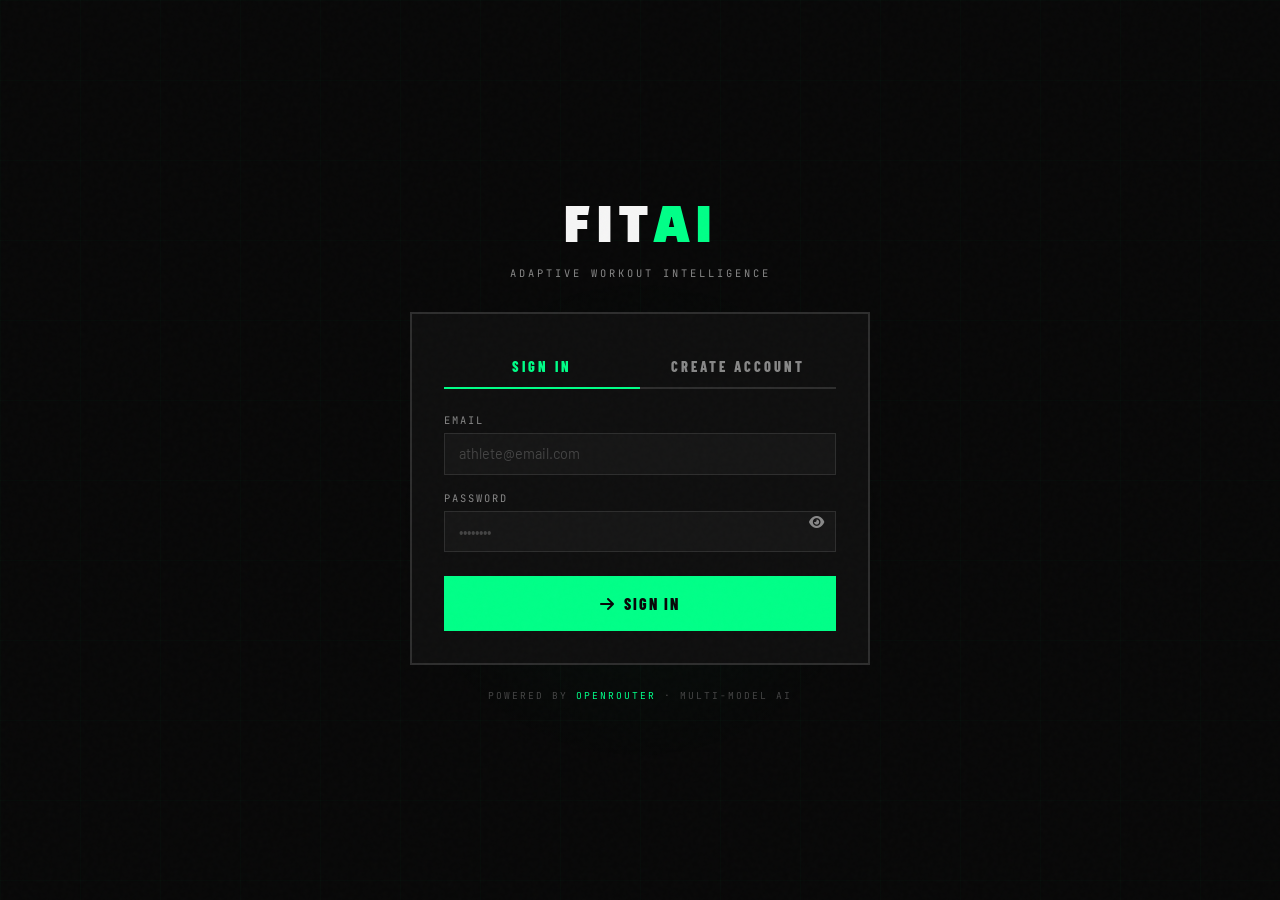
==== templates/login.html @ 0de97977 "feat: Implement initial FitAI application including AI workout planner, user authentication, and cor" ====
<!DOCTYPE html>
<html lang="en">
<head>
  <meta charset="UTF-8"/>
  <meta name="viewport" content="width=device-width,initial-scale=1.0"/>
  <title>LOGIN — FITAI</title>
  <link rel="preconnect" href="https://fonts.googleapis.com"/>
  <link rel="preconnect" href="https://fonts.gstatic.com" crossorigin/>
  <link href="https://fonts.googleapis.com/css2?family=Black+Han+Sans&family=Barlow+Condensed:wght@400;600;700;800;900&family=JetBrains+Mono:wght@400;500;700&family=Barlow:wght@300;400;500;600&display=swap" rel="stylesheet"/>
  <link rel="stylesheet" href="https://cdnjs.cloudflare.com/ajax/libs/font-awesome/6.5.0/css/all.min.css"/>
  <link rel="stylesheet" href="/static/css/main.css"/>
  <style>
    body { display:flex; align-items:center; justify-content:center; min-height:100vh; padding:1rem; }
    body::after {
      content:''; position:fixed; inset:0; pointer-events:none; z-index:0;
      background-image:
        linear-gradient(rgba(0,255,136,0.02) 1px, transparent 1px),
        linear-gradient(90deg, rgba(0,255,136,0.02) 1px, transparent 1px);
      background-size:80px 80px;
    }
    .login-container { position:relative; z-index:1; width:100%; max-width:460px; }
    .login-header { text-align:center; margin-bottom:2rem; }
    .login-logo {
      font-family:'Black Han Sans',sans-serif; font-size:3rem; letter-spacing:6px; margin-bottom:0.5rem;
    }
    .login-logo em { color:var(--green); font-style:normal; }
    .login-sub {
      font-family:'JetBrains Mono',monospace; font-size:0.65rem; letter-spacing:3px;
      text-transform:uppercase; color:var(--gray);
    }
    .login-card {
      background:var(--black2); border:2px solid var(--border2); padding:2rem;
      transition:border-color 0.2s;
    }
    .login-card:hover { border-color:var(--green); }
    .login-tabs { display:flex; border-bottom:2px solid var(--border2); margin-bottom:1.5rem; }
    .login-tab {
      flex:1; padding:0.75rem; text-align:center;
      font-family:'Barlow Condensed',sans-serif; font-size:0.9rem; font-weight:800;
      letter-spacing:3px; text-transform:uppercase;
      background:none; color:var(--gray); border:none; border-bottom:2px solid transparent;
      margin-bottom:-2px; cursor:pointer; transition:all 0.15s;
    }
    .login-tab:hover { color:var(--white); }
    .login-tab.active { color:var(--green); border-bottom-color:var(--green); }
    .login-pane { display:none; }
    .login-pane.active { display:block; }
    .form-error {
      background:rgba(255,59,59,0.08); border:1px solid var(--red); color:var(--red);
      padding:0.6rem 0.85rem; font-family:'JetBrains Mono',monospace; font-size:0.7rem;
      letter-spacing:1px; margin-bottom:1rem; display:none;
    }
    .form-error.show { display:block; }
    .divider {
      display:flex; align-items:center; gap:1rem; margin:1.5rem 0;
      font-family:'JetBrains Mono',monospace; font-size:0.6rem; color:var(--gray2);
      letter-spacing:2px; text-transform:uppercase;
    }
    .divider::before,.divider::after { content:''; flex:1; height:1px; background:var(--border2); }
    .google-btn {
      width:100%; padding:0.8rem; display:flex; align-items:center; justify-content:center; gap:0.75rem;
      background:var(--black3); border:2px solid var(--border2); color:var(--white);
      font-family:'Barlow Condensed',sans-serif; font-size:0.9rem; font-weight:700;
      letter-spacing:2px; text-transform:uppercase; cursor:pointer; transition:all 0.15s;
    }
    .google-btn:hover { border-color:var(--white); transform:translate(-2px,-2px); box-shadow:4px 4px 0 var(--border2); }
    .google-btn svg { width:18px; height:18px; }
    .login-footer {
      text-align:center; margin-top:1.5rem;
      font-family:'JetBrains Mono',monospace; font-size:0.6rem; letter-spacing:2px; color:var(--gray2);
    }
    .login-footer a { color:var(--green); }
    .login-glow {
      position:fixed; top:30%; left:50%; transform:translateX(-50%);
      width:500px; height:500px;
      background:radial-gradient(circle, rgba(0,255,136,0.04) 0%, transparent 70%);
      pointer-events:none; z-index:0;
    }
    .pass-toggle {
      position:absolute; right:0.75rem; top:50%; transform:translateY(-50%);
      background:none; border:none; color:var(--gray); cursor:pointer; font-size:0.85rem;
    }
    .pass-toggle:hover { color:var(--green); }
    #google-btn-wrap { display:flex; justify-content:center; margin-top:0.5rem; }
  </style>
</head>
<body>

<div class="login-glow"></div>

<div class="login-container">
  <div class="login-header">
    <div class="login-logo">FIT<em>AI</em></div>
    <div class="login-sub">adaptive workout intelligence</div>
  </div>

  <div class="login-card">
    <div class="login-tabs">
      <button class="login-tab active" id="tabLogin" onclick="switchTab('login')">Sign In</button>
      <button class="login-tab" id="tabRegister" onclick="switchTab('register')">Create Account</button>
    </div>

    <div class="form-error" id="authError"></div>

    <!-- LOGIN PANE -->
    <div class="login-pane active" id="pane-login">
      <div class="form-row">
        <label class="form-label">Email</label>
        <input type="email" class="form-control" id="login_email" placeholder="athlete@email.com" autocomplete="email"/>
      </div>
      <div class="form-row" style="position:relative;">
        <label class="form-label">Password</label>
        <input type="password" class="form-control" id="login_pass" placeholder="••••••••" autocomplete="current-password"
          onkeydown="if(event.key==='Enter')doLogin()"/>
        <button class="pass-toggle" onclick="togglePass('login_pass',this)" type="button"><i class="fas fa-eye"></i></button>
      </div>
      <button class="btn btn-green btn-full btn-lg" style="margin-top:0.5rem;" onclick="doLogin()" id="loginBtn">
        <i class="fas fa-arrow-right"></i> SIGN IN
      </button>
    </div>

    <!-- REGISTER PANE -->
    <div class="login-pane" id="pane-register">
      <div class="form-row">
        <label class="form-label">Name</label>
        <input type="text" class="form-control" id="reg_name" placeholder="Your name" autocomplete="name"/>
      </div>
      <div class="form-row">
        <label class="form-label">Email</label>
        <input type="email" class="form-control" id="reg_email" placeholder="athlete@email.com" autocomplete="email"/>
      </div>
      <div class="form-row" style="position:relative;">
        <label class="form-label">Password (min 8 chars)</label>
        <input type="password" class="form-control" id="reg_pass" placeholder="••••••••" autocomplete="new-password"
          onkeydown="if(event.key==='Enter')doRegister()"/>
        <button class="pass-toggle" onclick="togglePass('reg_pass',this)" type="button"><i class="fas fa-eye"></i></button>
      </div>
      <button class="btn btn-green btn-full btn-lg" style="margin-top:0.5rem;" onclick="doRegister()" id="regBtn">
        <i class="fas fa-user-plus"></i> CREATE ACCOUNT
      </button>
    </div>

    <!-- Google Sign-In -->
    <div id="googleSection" style="display:none;">
      <div class="divider">or continue with</div>
      <div id="google-btn-wrap"></div>
    </div>
  </div>

  <div class="login-footer">
    POWERED BY <a href="#">OPENROUTER</a> · MULTI-MODEL AI
  </div>
</div>

<script>
// ═══════════════════════════════════════
//  TAB SWITCHING
// ═══════════════════════════════════════
function switchTab(tab) {
  document.getElementById('tabLogin').classList.toggle('active', tab === 'login');
  document.getElementById('tabRegister').classList.toggle('active', tab === 'register');
  document.getElementById('pane-login').classList.toggle('active', tab === 'login');
  document.getElementById('pane-register').classList.toggle('active', tab === 'register');
  hideError();
}

function showError(msg) {
  const el = document.getElementById('authError');
  el.textContent = msg;
  el.classList.add('show');
}
function hideError() { document.getElementById('authError').classList.remove('show'); }

function togglePass(id, btn) {
  const input = document.getElementById(id);
  const icon = btn.querySelector('i');
  if (input.type === 'password') { input.type = 'text'; icon.className = 'fas fa-eye-slash'; }
  else { input.type = 'password'; icon.className = 'fas fa-eye'; }
}

// ═══════════════════════════════════════
//  EMAIL/PASSWORD AUTH
// ═══════════════════════════════════════
async function doLogin() {
  hideError();
  const email = document.getElementById('login_email').value.trim();
  const password = document.getElementById('login_pass').value;
  if (!email || !password) { showError('Please fill in all fields.'); return; }

  const btn = document.getElementById('loginBtn');
  btn.disabled = true;
  btn.innerHTML = '<i class="fas fa-spinner fa-spin"></i> SIGNING IN...';

  try {
    const r = await fetch('/auth/login', {
      method: 'POST',
      headers: { 'Content-Type': 'application/json' },
      body: JSON.stringify({ email, password }),
      credentials: 'same-origin'
    });
    const data = await r.json();
    if (data.success) {
      window.location.href = '/dashboard';
    } else {
      showError(data.error || 'Login failed.');
    }
  } catch(e) {
    showError('Network error: ' + e.message);
  } finally {
    btn.disabled = false;
    btn.innerHTML = '<i class="fas fa-arrow-right"></i> SIGN IN';
  }
}

async function doRegister() {
  hideError();
  const name = document.getElementById('reg_name').value.trim();
  const email = document.getElementById('reg_email').value.trim();
  const password = document.getElementById('reg_pass').value;
  if (!email || !password) { showError('Email and password are required.'); return; }
  if (password.length < 8) { showError('Password must be at least 8 characters.'); return; }

  const btn = document.getElementById('regBtn');
  btn.disabled = true;
  btn.innerHTML = '<i class="fas fa-spinner fa-spin"></i> CREATING...';

  try {
    const r = await fetch('/auth/register', {
      method: 'POST',
      headers: { 'Content-Type': 'application/json' },
      body: JSON.stringify({ name, email, password }),
      credentials: 'same-origin'
    });
    const data = await r.json();
    if (data.success) {
      window.location.href = '/dashboard';
    } else {
      showError(data.error || 'Registration failed.');
    }
  } catch(e) {
    showError('Network error: ' + e.message);
  } finally {
    btn.disabled = false;
    btn.innerHTML = '<i class="fas fa-user-plus"></i> CREATE ACCOUNT';
  }
}

// ═══════════════════════════════════════
//  GOOGLE OAUTH (FedCM / GSI)
// ═══════════════════════════════════════
function initGoogleSignIn() {
  // Check if server has Google configured
  fetch('/auth/google-config')
    .then(r => r.json())
    .then(cfg => {
      if (!cfg.client_id) return; // Not configured

      // Show the Google section
      document.getElementById('googleSection').style.display = 'block';

      // Load the Google GSI script
      const script = document.createElement('script');
      script.src = 'https://accounts.google.com/gsi/client';
      script.onload = function() {
        google.accounts.id.initialize({
          client_id: cfg.client_id,
          callback: handleGoogleCredential,
          auto_select: false,
          cancel_on_tap_outside: true,
        });
        // Render the official Google Sign-In button
        google.accounts.id.renderButton(
          document.getElementById('google-btn-wrap'),
          {
            type: 'standard',
            theme: 'filled_black',
            size: 'large',
            text: 'continue_with',
            shape: 'rectangular',
            width: 380,
          }
        );
      };
      document.head.appendChild(script);
    })
    .catch(() => {}); // silently ignore if endpoint doesn't exist
}

async function handleGoogleCredential(response) {
  hideError();
  try {
    const r = await fetch('/auth/google', {
      method: 'POST',
      headers: { 'Content-Type': 'application/json' },
      body: JSON.stringify({ credential: response.credential }),
      credentials: 'same-origin'
    });
    const data = await r.json();
    if (data.success) {
      window.location.href = '/dashboard';
    } else {
      showError(data.error || 'Google login failed.');
    }
  } catch(e) {
    showError('Network error: ' + e.message);
  }
}

// Init on load
initGoogleSignIn();
</script>
</body>
</html>
---- static/css/main.css ----
/* ╔══════════════════════════════════════════╗
   ║  FITAI — NEO-BRUTALIST SPORT DESIGN     ║
   ║  Electric Green × Near-Black × Raw Type ║
   ╚══════════════════════════════════════════╝ */

@import url('https://fonts.googleapis.com/css2?family=Black+Han+Sans&family=Barlow+Condensed:wght@400;600;700;800;900&family=JetBrains+Mono:wght@400;500;700&family=Barlow:wght@300;400;500;600&display=swap');

:root {
  --black:    #080808;
  --black2:   #0f0f0f;
  --black3:   #161616;
  --black4:   #1e1e1e;
  --green:    #00ff88;
  --green2:   #00cc6a;
  --green-dim: rgba(0,255,136,0.08);
  --red:      #ff3b3b;
  --blue:     #00c3ff;
  --orange:   #ff7043;
  --yellow:   #ffe400;
  --white:    #f5f5f5;
  --gray:     #888;
  --gray2:    #444;
  --border:   #222;
  --border2:  #2e2e2e;
  --thick-border: 2px solid #2e2e2e;
  --accent-border: 2px solid var(--green);
  --font-display: 'Black Han Sans', sans-serif;
  --font-cond: 'Barlow Condensed', sans-serif;
  --font-body: 'Barlow', sans-serif;
  --font-mono: 'JetBrains Mono', monospace;
  --sidebar-w: 220px;
  --topbar-h: 56px;
  --r: 0px;
}

/* ── RESET ── */
*, *::before, *::after { box-sizing: border-box; margin: 0; padding: 0; }
html { scroll-behavior: smooth; }
body {
  font-family: var(--font-body);
  background: var(--black);
  color: var(--white);
  min-height: 100vh;
  overflow-x: hidden;
  cursor: default;
}
a { color: inherit; text-decoration: none; }
button { font-family: inherit; cursor: pointer; border: none; outline: none; }
input, textarea, select { font-family: inherit; outline: none; }

/* ── SCROLLBAR ── */
::-webkit-scrollbar { width: 3px; height: 3px; }
::-webkit-scrollbar-track { background: var(--black2); }
::-webkit-scrollbar-thumb { background: var(--green); }

/* ══════════════════════════════════════
   SIDEBAR
══════════════════════════════════════ */
.sidebar {
  position: fixed;
  left: 0; top: 0; bottom: 0;
  width: var(--sidebar-w);
  background: var(--black2);
  border-right: var(--thick-border);
  display: flex;
  flex-direction: column;
  z-index: 200;
  transition: transform 0.25s cubic-bezier(.4,0,.2,1);
}

.sidebar-logo {
  padding: 1.25rem 1rem;
  border-bottom: var(--thick-border);
  display: flex;
  align-items: center;
  gap: 0.6rem;
}
.logo-icon {
  width: 34px; height: 34px;
  background: var(--green);
  display: flex; align-items: center; justify-content: center;
  font-size: 1.1rem;
  flex-shrink: 0;
}
.logo-wordmark {
  font-family: var(--font-display);
  font-size: 1.6rem;
  letter-spacing: 4px;
  line-height: 1;
}
.logo-wordmark em {
  color: var(--green);
  font-style: normal;
}

.sidebar-nav {
  flex: 1;
  padding: 0.5rem 0;
  overflow-y: auto;
}
.nav-item {
  display: flex;
  align-items: center;
  gap: 0.75rem;
  padding: 0.8rem 1rem;
  font-family: var(--font-cond);
  font-size: 0.95rem;
  font-weight: 700;
  letter-spacing: 1.5px;
  text-transform: uppercase;
  color: var(--gray);
  border-left: 3px solid transparent;
  transition: all 0.15s;
}
.nav-item:hover {
  color: var(--white);
  background: rgba(255,255,255,0.04);
  border-left-color: var(--gray2);
}
.nav-item.active {
  color: var(--green);
  background: var(--green-dim);
  border-left-color: var(--green);
}
.nav-icon { width: 16px; text-align: center; font-size: 0.85rem; }

.sidebar-divider {
  height: 1px;
  background: var(--border);
  margin: 0.5rem 0;
}

.sidebar-footer {
  padding: 1rem;
  border-top: var(--thick-border);
}
.ai-pill {
  display: flex;
  align-items: center;
  gap: 0.5rem;
  padding: 0.5rem 0.75rem;
  background: var(--green-dim);
  border: 1px solid rgba(0,255,136,0.2);
  font-family: var(--font-mono);
  font-size: 0.65rem;
  color: var(--green);
  letter-spacing: 0.5px;
}
.ai-dot {
  width: 6px; height: 6px;
  border-radius: 50%;
  background: var(--green);
  animation: blink 1.4s infinite;
}
@keyframes blink { 0%,100%{opacity:1} 50%{opacity:0.2} }

/* ══════════════════════════════════════
   MAIN LAYOUT
══════════════════════════════════════ */
.main-content {
  margin-left: var(--sidebar-w);
  min-height: 100vh;
  display: flex;
  flex-direction: column;
}

.topbar {
  position: sticky; top: 0; z-index: 100;
  height: var(--topbar-h);
  background: var(--black2);
  border-bottom: var(--thick-border);
  display: flex;
  align-items: center;
  padding: 0 1.25rem;
  gap: 1rem;
}
.topbar-title {
  font-family: var(--font-cond);
  font-size: 1.1rem;
  font-weight: 800;
  letter-spacing: 3px;
  text-transform: uppercase;
  flex: 1;
  color: var(--gray);
}
.topbar-title span { color: var(--white); }
.menu-toggle {
  display: none;
  background: none;
  color: var(--white);
  font-size: 1.1rem;
  padding: 0.3rem;
}
.topbar-right { display: flex; align-items: center; gap: 0.5rem; }

.tbar-btn {
  position: relative;
  width: 36px; height: 36px;
  background: var(--black3);
  border: 1px solid var(--border2);
  color: var(--gray);
  display: flex; align-items: center; justify-content: center;
  font-size: 0.85rem;
  transition: all 0.15s;
}
.tbar-btn:hover { border-color: var(--green); color: var(--green); }
.tbar-pulse {
  position: absolute;
  top: 5px; right: 5px;
  width: 7px; height: 7px;
  border-radius: 50%;
  background: var(--green);
  animation: blink 1.5s infinite;
}

.avatar-btn {
  width: 34px; height: 34px;
  background: var(--green);
  color: var(--black);
  display: flex; align-items: center; justify-content: center;
  font-family: var(--font-cond);
  font-size: 0.85rem;
  font-weight: 900;
  letter-spacing: 1px;
}

.page-content {
  flex: 1;
  padding: 1.5rem;
}

/* ══════════════════════════════════════
   CARDS
══════════════════════════════════════ */
.card {
  background: var(--black2);
  border: var(--thick-border);
  padding: 1.25rem;
}
.card-accent { border-color: var(--green); }
.card-red { border-color: var(--red); }
.card-blue { border-color: var(--blue); }

.card-label {
  font-family: var(--font-mono);
  font-size: 0.65rem;
  letter-spacing: 2px;
  text-transform: uppercase;
  color: var(--green);
  margin-bottom: 0.6rem;
  display: flex;
  align-items: center;
  gap: 0.4rem;
}
.card-label::before {
  content: '//';
  opacity: 0.5;
}

/* ══════════════════════════════════════
   STAT CARDS
══════════════════════════════════════ */
.stat-block {
  background: var(--black2);
  border: var(--thick-border);
  padding: 1.25rem;
  position: relative;
  overflow: hidden;
  transition: border-color 0.15s;
}
.stat-block::after {
  content: '';
  position: absolute;
  bottom: 0; left: 0; right: 0;
  height: 2px;
  background: var(--green);
  transform: scaleX(0);
  transform-origin: left;
  transition: transform 0.3s;
}
.stat-block:hover { border-color: var(--green); }
.stat-block:hover::after { transform: scaleX(1); }
.stat-eyebrow {
  font-family: var(--font-mono);
  font-size: 0.6rem;
  letter-spacing: 2px;
  text-transform: uppercase;
  color: var(--gray);
  margin-bottom: 0.5rem;
}
.stat-num {
  font-family: var(--font-display);
  font-size: 3rem;
  line-height: 1;
  letter-spacing: 1px;
}
.stat-unit {
  font-family: var(--font-cond);
  font-size: 1rem;
  color: var(--gray);
  font-weight: 600;
  letter-spacing: 1px;
}
.stat-delta {
  font-family: var(--font-mono);
  font-size: 0.7rem;
  margin-top: 0.4rem;
}
.delta-up { color: var(--green); }
.delta-down { color: var(--red); }
.stat-bg-icon {
  position: absolute;
  right: 0.75rem; top: 0.75rem;
  font-size: 2.5rem;
  opacity: 0.05;
}

/* ══════════════════════════════════════
   BUTTONS
══════════════════════════════════════ */
.btn {
  display: inline-flex;
  align-items: center;
  justify-content: center;
  gap: 0.5rem;
  padding: 0.7rem 1.5rem;
  font-family: var(--font-cond);
  font-size: 0.9rem;
  font-weight: 800;
  letter-spacing: 2px;
  text-transform: uppercase;
  cursor: pointer;
  transition: all 0.15s;
  border: 2px solid transparent;
}
.btn-green {
  background: var(--green);
  color: var(--black);
  border-color: var(--green);
}
.btn-green:hover {
  background: transparent;
  color: var(--green);
  transform: translate(-2px,-2px);
  box-shadow: 4px 4px 0 var(--green);
}
.btn-outline {
  background: transparent;
  color: var(--white);
  border-color: var(--border2);
}
.btn-outline:hover {
  border-color: var(--white);
  transform: translate(-2px,-2px);
  box-shadow: 4px 4px 0 var(--border2);
}
.btn-red {
  background: transparent;
  color: var(--red);
  border-color: var(--red);
}
.btn-red:hover {
  background: var(--red);
  color: var(--black);
}
.btn-ghost {
  background: transparent;
  color: var(--gray);
  border-color: transparent;
  padding: 0.5rem 0.75rem;
  font-size: 0.78rem;
}
.btn-ghost:hover { color: var(--green); }
.btn-sm { padding: 0.4rem 0.9rem; font-size: 0.75rem; }
.btn-lg { padding: 1rem 2.5rem; font-size: 1rem; }
.btn-full { width: 100%; }
.btn-icon-sq {
  width: 36px; height: 36px;
  padding: 0;
  background: var(--black3);
  border: 1px solid var(--border2);
  color: var(--gray);
  display: flex; align-items: center; justify-content: center;
  font-size: 0.85rem;
}
.btn-icon-sq:hover { border-color: var(--green); color: var(--green); }

/* ══════════════════════════════════════
   FORMS
══════════════════════════════════════ */
.form-row { margin-bottom: 1rem; }
.form-label {
  display: block;
  font-family: var(--font-mono);
  font-size: 0.65rem;
  letter-spacing: 2px;
  text-transform: uppercase;
  color: var(--gray);
  margin-bottom: 0.4rem;
}
.form-control {
  width: 100%;
  background: var(--black3);
  border: 1px solid var(--border2);
  padding: 0.7rem 0.85rem;
  color: var(--white);
  font-family: var(--font-body);
  font-size: 0.9rem;
  transition: border-color 0.15s;
  border-radius: 0;
  -webkit-appearance: none;
}
.form-control:focus { border-color: var(--green); }
.form-control::placeholder { color: var(--gray2); }
select.form-control { cursor: pointer; }
select.form-control option { background: var(--black3); }

/* Range slider */
input[type=range] {
  -webkit-appearance: none;
  width: 100%;
  height: 3px;
  background: var(--border2);
  cursor: pointer;
}
input[type=range]::-webkit-slider-thumb {
  -webkit-appearance: none;
  width: 14px; height: 14px;
  background: var(--green);
  cursor: pointer;
}

/* ══════════════════════════════════════
   GRID
══════════════════════════════════════ */
.g2 { display: grid; grid-template-columns: 1fr 1fr; gap: 1rem; }
.g3 { display: grid; grid-template-columns: repeat(3,1fr); gap: 1rem; }
.g4 { display: grid; grid-template-columns: repeat(4,1fr); gap: 1rem; }
.gauto { display: grid; grid-template-columns: repeat(auto-fit,minmax(260px,1fr)); gap: 1rem; }

/* ══════════════════════════════════════
   SECTION HEADER
══════════════════════════════════════ */
.sec-head {
  display: flex;
  align-items: center;
  justify-content: space-between;
  margin-bottom: 1rem;
  padding-bottom: 0.75rem;
  border-bottom: 1px solid var(--border);
}
.sec-title {
  font-family: var(--font-cond);
  font-size: 1rem;
  font-weight: 900;
  letter-spacing: 3px;
  text-transform: uppercase;
}
.sec-title em {
  color: var(--green);
  font-style: normal;
}

/* ══════════════════════════════════════
   PROGRESS BARS
══════════════════════════════════════ */
.pb-row { margin-bottom: 0.75rem; }
.pb-head {
  display: flex;
  justify-content: space-between;
  font-family: var(--font-mono);
  font-size: 0.65rem;
  color: var(--gray);
  margin-bottom: 0.3rem;
  letter-spacing: 1px;
}
.pb-track {
  height: 4px;
  background: var(--black3);
  border: 1px solid var(--border);
  position: relative;
  overflow: hidden;
}
.pb-fill {
  height: 100%;
  background: var(--green);
  transition: width 1s cubic-bezier(.22,.61,.36,1);
  position: relative;
}
.pb-fill::after {
  content: '';
  position: absolute;
  right: 0; top: 0; bottom: 0;
  width: 8px;
  background: white;
  opacity: 0.6;
  filter: blur(2px);
}
.pb-fill.red { background: var(--red); }
.pb-fill.blue { background: var(--blue); }
.pb-fill.orange { background: var(--orange); }
.pb-fill.yellow { background: var(--yellow); }

/* ══════════════════════════════════════
   EXERCISE ROWS
══════════════════════════════════════ */
.ex-row {
  display: flex;
  align-items: center;
  gap: 0.75rem;
  padding: 0.75rem;
  border: 1px solid var(--border);
  background: var(--black3);
  margin-bottom: 2px;
  transition: border-color 0.15s, background 0.15s;
  cursor: default;
}
.ex-row:hover {
  border-color: var(--green);
  background: var(--green-dim);
}
.ex-idx {
  font-family: var(--font-mono);
  font-size: 0.65rem;
  color: var(--green);
  width: 24px;
  flex-shrink: 0;
  font-weight: 700;
}
.ex-name {
  flex: 1;
  font-family: var(--font-cond);
  font-size: 0.95rem;
  font-weight: 700;
  letter-spacing: 0.5px;
}
.ex-muscle {
  font-family: var(--font-mono);
  font-size: 0.6rem;
  color: var(--gray);
  letter-spacing: 0.5px;
}
.ex-scheme {
  font-family: var(--font-mono);
  font-size: 0.75rem;
  color: var(--green);
  font-weight: 700;
  text-align: right;
  flex-shrink: 0;
}

/* ══════════════════════════════════════
   TAGS / BADGES
══════════════════════════════════════ */
.badge {
  font-family: var(--font-mono);
  font-size: 0.6rem;
  letter-spacing: 1.5px;
  text-transform: uppercase;
  padding: 0.2rem 0.5rem;
  display: inline-block;
  border: 1px solid currentColor;
}
.badge-green { color: var(--green); background: rgba(0,255,136,0.08); }
.badge-red { color: var(--red); background: rgba(255,59,59,0.08); }
.badge-blue { color: var(--blue); background: rgba(0,195,255,0.08); }
.badge-orange { color: var(--orange); background: rgba(255,112,67,0.08); }
.badge-yellow { color: var(--yellow); background: rgba(255,228,0,0.08); }
.badge-gray { color: var(--gray); background: rgba(136,136,136,0.08); }

/* ══════════════════════════════════════
   TABS
══════════════════════════════════════ */
.tab-bar {
  display: flex;
  border-bottom: 2px solid var(--border2);
  margin-bottom: 1.25rem;
  gap: 0;
  overflow-x: auto;
}
.tab-btn {
  font-family: var(--font-cond);
  font-size: 0.85rem;
  font-weight: 800;
  letter-spacing: 2px;
  text-transform: uppercase;
  padding: 0.7rem 1.25rem;
  background: none;
  color: var(--gray);
  border: none;
  border-bottom: 2px solid transparent;
  margin-bottom: -2px;
  cursor: pointer;
  white-space: nowrap;
  transition: all 0.15s;
}
.tab-btn:hover { color: var(--white); }
.tab-btn.active { color: var(--green); border-bottom-color: var(--green); }
.tab-pane { display: none; }
.tab-pane.active { display: block; }

/* ══════════════════════════════════════
   SPINNER / LOADING
══════════════════════════════════════ */
.spinner {
  display: inline-block;
  width: 20px; height: 20px;
  border: 2px solid var(--border2);
  border-top-color: var(--green);
  border-radius: 50%;
  animation: spin 0.6s linear infinite;
}
@keyframes spin { to { transform: rotate(360deg); } }
.loading-screen {
  display: flex;
  flex-direction: column;
  align-items: center;
  justify-content: center;
  gap: 1.25rem;
  padding: 5rem 2rem;
}
.loading-screen .spinner { width: 48px; height: 48px; border-width: 3px; }
.loading-label {
  font-family: var(--font-mono);
  font-size: 0.75rem;
  letter-spacing: 3px;
  color: var(--green);
  text-transform: uppercase;
  animation: blink 1s infinite;
}

/* ══════════════════════════════════════
   ALERTS
══════════════════════════════════════ */
.alert {
  display: flex;
  align-items: flex-start;
  gap: 0.75rem;
  padding: 0.85rem 1rem;
  font-size: 0.875rem;
  border-left: 3px solid currentColor;
  margin-bottom: 0.75rem;
  line-height: 1.5;
}
.alert-green { color: var(--green); background: rgba(0,255,136,0.06); border-color: var(--green); }
.alert-red { color: var(--red); background: rgba(255,59,59,0.06); border-color: var(--red); }
.alert-blue { color: var(--blue); background: rgba(0,195,255,0.06); border-color: var(--blue); }
.alert-yellow { color: var(--yellow); background: rgba(255,228,0,0.06); border-color: var(--yellow); }

/* ══════════════════════════════════════
   CHAT PANEL
══════════════════════════════════════ */
.chat-backdrop {
  position: fixed; inset: 0;
  background: rgba(0,0,0,0.7);
  z-index: 300;
  display: none;
  backdrop-filter: blur(4px);
}
.chat-backdrop.on { display: block; }
.chat-panel {
  position: fixed;
  right: -440px;
  top: 0; bottom: 0;
  width: 420px;
  background: var(--black2);
  border-left: 2px solid var(--border2);
  z-index: 400;
  display: flex;
  flex-direction: column;
  transition: right 0.3s cubic-bezier(.4,0,.2,1);
}
.chat-panel.on { right: 0; border-left-color: var(--green); }
.chat-hdr {
  display: flex;
  align-items: center;
  justify-content: space-between;
  padding: 1rem 1.25rem;
  border-bottom: 1px solid var(--border2);
}
.chat-hdr-left { display: flex; align-items: center; gap: 0.75rem; }
.chat-avatar {
  width: 34px; height: 34px;
  background: var(--green);
  color: var(--black);
  display: flex; align-items: center; justify-content: center;
  font-size: 1rem;
}
.chat-name {
  font-family: var(--font-cond);
  font-size: 1rem;
  font-weight: 800;
  letter-spacing: 1px;
  text-transform: uppercase;
}
.chat-sub {
  font-family: var(--font-mono);
  font-size: 0.6rem;
  color: var(--green);
  letter-spacing: 1px;
}
.chat-msgs {
  flex: 1;
  overflow-y: auto;
  padding: 1rem;
  display: flex;
  flex-direction: column;
  gap: 0.75rem;
}
.msg { display: flex; }
.msg-bubble {
  max-width: 82%;
  padding: 0.65rem 0.9rem;
  font-size: 0.875rem;
  line-height: 1.55;
}
.msg-ai .msg-bubble {
  background: var(--black3);
  border: 1px solid var(--border2);
  color: var(--white);
  border-radius: 0 6px 6px 6px;
}
.msg-user { justify-content: flex-end; }
.msg-user .msg-bubble {
  background: var(--green);
  color: var(--black);
  font-weight: 600;
  border-radius: 6px 0 6px 6px;
}
.msg-typing .msg-bubble {
  background: var(--black3);
  border: 1px solid var(--border2);
  color: var(--gray);
  font-family: var(--font-mono);
  font-size: 0.7rem;
  letter-spacing: 2px;
  animation: blink 0.8s infinite;
}
.chat-input-wrap {
  display: flex;
  gap: 0;
  border-top: 1px solid var(--border2);
}
.chat-input {
  flex: 1;
  background: var(--black3);
  border: none;
  padding: 0.85rem 1rem;
  color: var(--white);
  font-size: 0.875rem;
  border-right: 1px solid var(--border2);
}
.chat-input:focus { outline: none; }
.chat-send-btn {
  width: 50px;
  background: var(--green);
  color: var(--black);
  border: none;
  display: flex; align-items: center; justify-content: center;
  font-size: 0.9rem;
  cursor: pointer;
  transition: background 0.15s;
}
.chat-send-btn:hover { background: var(--white); }

/* ══════════════════════════════════════
   WORKOUT TIMER MODAL
══════════════════════════════════════ */
.modal-backdrop {
  position: fixed; inset: 0;
  background: rgba(0,0,0,0.92);
  z-index: 500;
  display: none;
  align-items: center;
  justify-content: center;
}
.modal-backdrop.on { display: flex; }
.timer-modal {
  background: var(--black2);
  border: 2px solid var(--green);
  padding: 2.5rem;
  text-align: center;
  min-width: 320px;
  position: relative;
}
.timer-label {
  font-family: var(--font-mono);
  font-size: 0.65rem;
  letter-spacing: 4px;
  color: var(--green);
  text-transform: uppercase;
  margin-bottom: 1rem;
}
.timer-clock {
  font-family: var(--font-display);
  font-size: 6rem;
  line-height: 1;
  letter-spacing: 4px;
  color: var(--green);
  text-shadow: 0 0 40px rgba(0,255,136,0.4);
  margin-bottom: 0.5rem;
}
.timer-exercise {
  font-family: var(--font-cond);
  font-size: 1.1rem;
  font-weight: 700;
  letter-spacing: 2px;
  text-transform: uppercase;
  color: var(--gray);
  margin-bottom: 1.5rem;
}
.timer-btns { display: flex; gap: 0.5rem; justify-content: center; }

/* ══════════════════════════════════════
   WEEK CALENDAR STRIP
══════════════════════════════════════ */
.week-strip {
  display: grid;
  grid-template-columns: repeat(7, 1fr);
  gap: 2px;
  margin-bottom: 1rem;
}
.week-day {
  display: flex;
  flex-direction: column;
  align-items: center;
  padding: 0.6rem 0.25rem;
  background: var(--black3);
  border: 1px solid var(--border);
  font-family: var(--font-mono);
  font-size: 0.6rem;
  letter-spacing: 1px;
  text-transform: uppercase;
  color: var(--gray2);
  cursor: pointer;
  transition: all 0.15s;
}
.week-day .day-num {
  font-family: var(--font-cond);
  font-size: 1.1rem;
  font-weight: 800;
  color: var(--gray);
  margin: 0.2rem 0;
}
.week-day.done {
  background: var(--green-dim);
  border-color: var(--green);
  color: var(--green);
}
.week-day.done .day-num { color: var(--green); }
.week-day.today {
  background: rgba(0,195,255,0.06);
  border-color: var(--blue);
  color: var(--blue);
}
.week-day.today .day-num { color: var(--blue); }
.week-day:hover { border-color: var(--white); }

/* ══════════════════════════════════════
   DAY ACCORDION
══════════════════════════════════════ */
.day-acc {
  border: 1px solid var(--border2);
  margin-bottom: 2px;
  transition: border-color 0.15s;
}
.day-acc:hover { border-color: var(--green); }
.day-acc-hdr {
  display: flex;
  align-items: center;
  justify-content: space-between;
  padding: 0.85rem 1rem;
  cursor: pointer;
  background: var(--black3);
  user-select: none;
}
.day-acc-title {
  font-family: var(--font-cond);
  font-size: 0.95rem;
  font-weight: 800;
  letter-spacing: 2px;
  text-transform: uppercase;
}
.day-acc-title .day-name { color: var(--green); margin-right: 0.5rem; }
.day-acc-meta { display: flex; align-items: center; gap: 0.5rem; }
.day-acc-body {
  padding: 1rem;
  border-top: 1px solid var(--border);
  display: none;
}
.day-acc-body.open { display: block; }
.day-section-label {
  font-family: var(--font-mono);
  font-size: 0.6rem;
  letter-spacing: 2px;
  text-transform: uppercase;
  color: var(--gray);
  margin: 0.75rem 0 0.4rem;
}

/* ══════════════════════════════════════
   RING / CIRCLE METER
══════════════════════════════════════ */
.ring-wrap {
  position: relative;
  width: 100px; height: 100px;
}
.ring-wrap svg { transform: rotate(-90deg); }
.ring-track { fill: none; stroke: var(--black3); stroke-width: 8; }
.ring-arc { fill: none; stroke-width: 8; stroke-linecap: butt; transition: stroke-dashoffset 1.2s cubic-bezier(.22,.61,.36,1); }
.ring-center {
  position: absolute; inset: 0;
  display: flex; flex-direction: column;
  align-items: center; justify-content: center;
}
.ring-val {
  font-family: var(--font-display);
  font-size: 1.4rem;
  line-height: 1;
}
.ring-lbl {
  font-family: var(--font-mono);
  font-size: 0.5rem;
  letter-spacing: 1.5px;
  text-transform: uppercase;
  color: var(--gray);
}

/* ══════════════════════════════════════
   DIVIDER
══════════════════════════════════════ */
.div-h { height: 1px; background: var(--border); margin: 1rem 0; }
.div-v { width: 1px; background: var(--border); align-self: stretch; }

/* ══════════════════════════════════════
   SCROLLING TICKER
══════════════════════════════════════ */
.ticker {
  overflow: hidden;
  border-top: 1px solid var(--border);
  border-bottom: 1px solid var(--border);
  padding: 0.4rem 0;
  background: var(--black2);
}
.ticker-inner {
  display: flex;
  gap: 3rem;
  animation: ticker 30s linear infinite;
  white-space: nowrap;
}
.ticker-item {
  font-family: var(--font-mono);
  font-size: 0.65rem;
  letter-spacing: 2px;
  text-transform: uppercase;
  color: var(--gray);
  flex-shrink: 0;
}
.ticker-item span { color: var(--green); }
@keyframes ticker { from { transform: translateX(0); } to { transform: translateX(-50%); } }

/* ══════════════════════════════════════
   NOISE OVERLAY
══════════════════════════════════════ */
body::before {
  content: '';
  position: fixed; inset: 0;
  background-image: url("data:image/svg+xml,%3Csvg viewBox='0 0 200 200' xmlns='http://www.w3.org/2000/svg'%3E%3Cfilter id='n'%3E%3CfeTurbulence type='fractalNoise' baseFrequency='0.9' numOctaves='4' stitchTiles='stitch'/%3E%3C/filter%3E%3Crect width='100%25' height='100%25' filter='url(%23n)' opacity='1'/%3E%3C/svg%3E");
  opacity: 0.018;
  pointer-events: none;
  z-index: 9999;
}

/* ══════════════════════════════════════
   ANIMATIONS
══════════════════════════════════════ */
@keyframes slideUp {
  from { opacity: 0; transform: translateY(20px); }
  to   { opacity: 1; transform: translateY(0); }
}
.anim { animation: slideUp 0.4s ease both; }
.d1 { animation-delay: 0.05s; }
.d2 { animation-delay: 0.1s; }
.d3 { animation-delay: 0.15s; }
.d4 { animation-delay: 0.2s; }
.d5 { animation-delay: 0.25s; }

/* ══════════════════════════════════════
   UTILITY
══════════════════════════════════════ */
.flex { display: flex; }
.flex-col { flex-direction: column; }
.items-center { align-items: center; }
.items-start { align-items: flex-start; }
.justify-between { justify-content: space-between; }
.justify-center { justify-content: center; }
.gap-1 { gap: 0.4rem; }
.gap-2 { gap: 0.75rem; }
.gap-3 { gap: 1.25rem; }
.flex-1 { flex: 1; }
.w-full { width: 100%; }
.text-green { color: var(--green); }
.text-gray { color: var(--gray); }
.text-red { color: var(--red); }
.text-blue { color: var(--blue); }
.text-mono { font-family: var(--font-mono); font-size: 0.75rem; }
.text-cond { font-family: var(--font-cond); letter-spacing: 1px; }
.hidden { display: none !important; }
.mb1 { margin-bottom: 0.5rem; }
.mb2 { margin-bottom: 1rem; }
.mb3 { margin-bottom: 1.5rem; }
.mt1 { margin-top: 0.5rem; }
.mt2 { margin-top: 1rem; }
.mt3 { margin-top: 1.5rem; }
.p1 { padding: 0.5rem; }

/* ══════════════════════════════════════
   RESPONSIVE
══════════════════════════════════════ */
@media (max-width: 1024px) {
  .g4 { grid-template-columns: 1fr 1fr; }
}
@media (max-width: 860px) {
  .sidebar { transform: translateX(-100%); }
  .sidebar.open { transform: translateX(0); }
  .main-content { margin-left: 0; }
  .menu-toggle { display: flex; }
  .g3 { grid-template-columns: 1fr 1fr; }
}
@media (max-width: 600px) {
  .g2, .g3, .g4 { grid-template-columns: 1fr; }
  .chat-panel { width: 100%; }
  .page-content { padding: 1rem; }
}
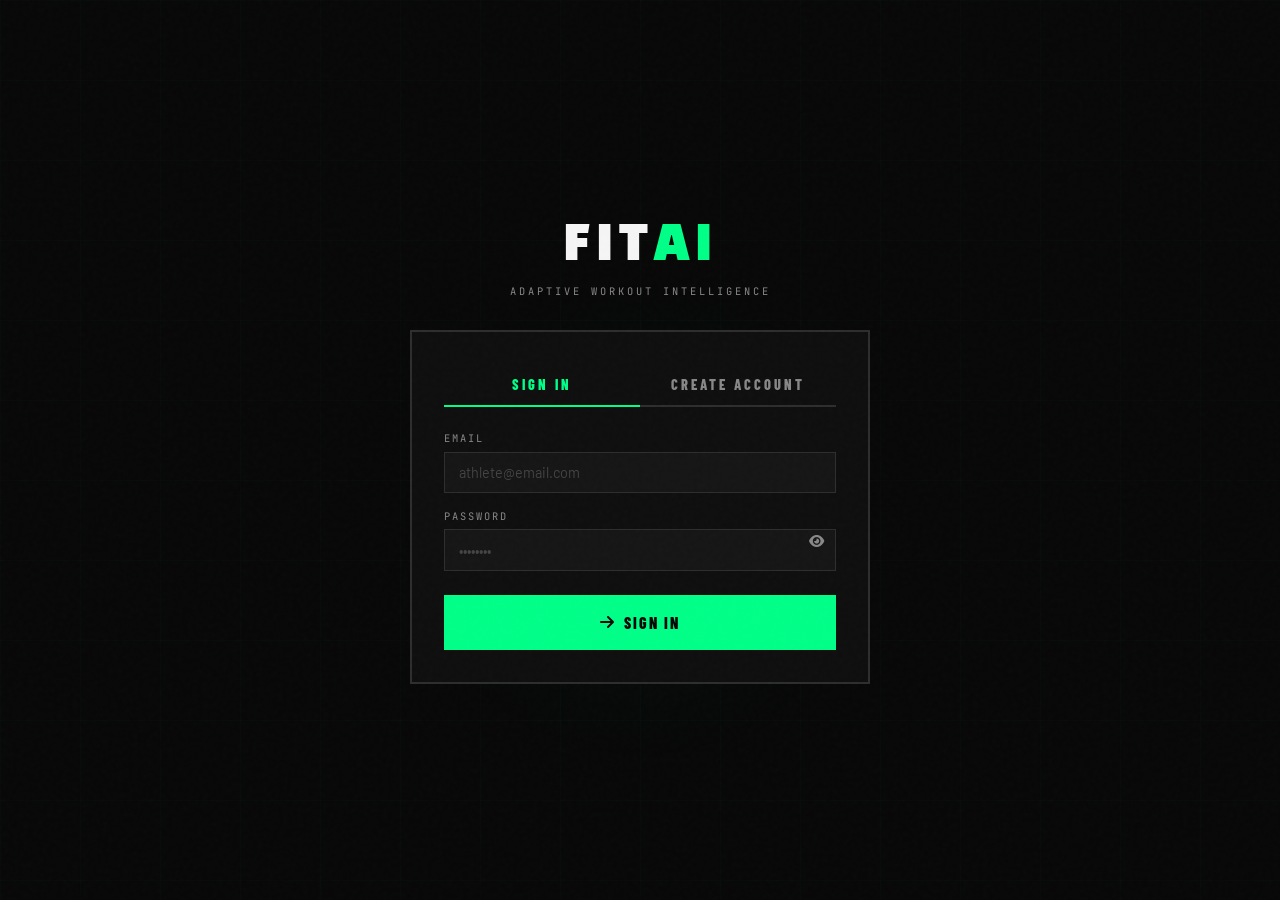
==== commit 52c34fc6: "feat: add login and registration page template with tabbed authentication forms" ====
--- a/templates/login.html
+++ b/templates/login.html
@@ -1,313 +1,466 @@
 <!DOCTYPE html>
 <html lang="en">
+
 <head>
-  <meta charset="UTF-8"/>
-  <meta name="viewport" content="width=device-width,initial-scale=1.0"/>
+  <meta charset="UTF-8" />
+  <meta name="viewport" content="width=device-width,initial-scale=1.0" />
   <title>LOGIN — FITAI</title>
-  <link rel="preconnect" href="https://fonts.googleapis.com"/>
-  <link rel="preconnect" href="https://fonts.gstatic.com" crossorigin/>
-  <link href="https://fonts.googleapis.com/css2?family=Black+Han+Sans&family=Barlow+Condensed:wght@400;600;700;800;900&family=JetBrains+Mono:wght@400;500;700&family=Barlow:wght@300;400;500;600&display=swap" rel="stylesheet"/>
-  <link rel="stylesheet" href="https://cdnjs.cloudflare.com/ajax/libs/font-awesome/6.5.0/css/all.min.css"/>
-  <link rel="stylesheet" href="/static/css/main.css"/>
+  <link rel="preconnect" href="https://fonts.googleapis.com" />
+  <link rel="preconnect" href="https://fonts.gstatic.com" crossorigin />
+  <link
+    href="https://fonts.googleapis.com/css2?family=Black+Han+Sans&family=Barlow+Condensed:wght@400;600;700;800;900&family=JetBrains+Mono:wght@400;500;700&family=Barlow:wght@300;400;500;600&display=swap"
+    rel="stylesheet" />
+  <link rel="stylesheet" href="https://cdnjs.cloudflare.com/ajax/libs/font-awesome/6.5.0/css/all.min.css" />
+  <link rel="stylesheet" href="/static/css/main.css" />
   <style>
-    body { display:flex; align-items:center; justify-content:center; min-height:100vh; padding:1rem; }
+    body {
+      display: flex;
+      align-items: center;
+      justify-content: center;
+      min-height: 100vh;
+      padding: 1rem;
+    }
+
     body::after {
-      content:''; position:fixed; inset:0; pointer-events:none; z-index:0;
+      content: '';
+      position: fixed;
+      inset: 0;
+      pointer-events: none;
+      z-index: 0;
       background-image:
-        linear-gradient(rgba(0,255,136,0.02) 1px, transparent 1px),
-        linear-gradient(90deg, rgba(0,255,136,0.02) 1px, transparent 1px);
-      background-size:80px 80px;
-    }
-    .login-container { position:relative; z-index:1; width:100%; max-width:460px; }
-    .login-header { text-align:center; margin-bottom:2rem; }
+        linear-gradient(rgba(0, 255, 136, 0.02) 1px, transparent 1px),
+        linear-gradient(90deg, rgba(0, 255, 136, 0.02) 1px, transparent 1px);
+      background-size: 80px 80px;
+    }
+
+    .login-container {
+      position: relative;
+      z-index: 1;
+      width: 100%;
+      max-width: 460px;
+    }
+
+    .login-header {
+      text-align: center;
+      margin-bottom: 2rem;
+    }
+
     .login-logo {
-      font-family:'Black Han Sans',sans-serif; font-size:3rem; letter-spacing:6px; margin-bottom:0.5rem;
-    }
-    .login-logo em { color:var(--green); font-style:normal; }
+      font-family: 'Black Han Sans', sans-serif;
+      font-size: 3rem;
+      letter-spacing: 6px;
+      margin-bottom: 0.5rem;
+    }
+
+    .login-logo em {
+      color: var(--green);
+      font-style: normal;
+    }
+
     .login-sub {
-      font-family:'JetBrains Mono',monospace; font-size:0.65rem; letter-spacing:3px;
-      text-transform:uppercase; color:var(--gray);
-    }
+      font-family: 'JetBrains Mono', monospace;
+      font-size: 0.65rem;
+      letter-spacing: 3px;
+      text-transform: uppercase;
+      color: var(--gray);
+    }
+
     .login-card {
-      background:var(--black2); border:2px solid var(--border2); padding:2rem;
-      transition:border-color 0.2s;
-    }
-    .login-card:hover { border-color:var(--green); }
-    .login-tabs { display:flex; border-bottom:2px solid var(--border2); margin-bottom:1.5rem; }
+      background: var(--black2);
+      border: 2px solid var(--border2);
+      padding: 2rem;
+      transition: border-color 0.2s;
+    }
+
+    .login-card:hover {
+      border-color: var(--green);
+    }
+
+    .login-tabs {
+      display: flex;
+      border-bottom: 2px solid var(--border2);
+      margin-bottom: 1.5rem;
+    }
+
     .login-tab {
-      flex:1; padding:0.75rem; text-align:center;
-      font-family:'Barlow Condensed',sans-serif; font-size:0.9rem; font-weight:800;
-      letter-spacing:3px; text-transform:uppercase;
-      background:none; color:var(--gray); border:none; border-bottom:2px solid transparent;
-      margin-bottom:-2px; cursor:pointer; transition:all 0.15s;
-    }
-    .login-tab:hover { color:var(--white); }
-    .login-tab.active { color:var(--green); border-bottom-color:var(--green); }
-    .login-pane { display:none; }
-    .login-pane.active { display:block; }
+      flex: 1;
+      padding: 0.75rem;
+      text-align: center;
+      font-family: 'Barlow Condensed', sans-serif;
+      font-size: 0.9rem;
+      font-weight: 800;
+      letter-spacing: 3px;
+      text-transform: uppercase;
+      background: none;
+      color: var(--gray);
+      border: none;
+      border-bottom: 2px solid transparent;
+      margin-bottom: -2px;
+      cursor: pointer;
+      transition: all 0.15s;
+    }
+
+    .login-tab:hover {
+      color: var(--white);
+    }
+
+    .login-tab.active {
+      color: var(--green);
+      border-bottom-color: var(--green);
+    }
+
+    .login-pane {
+      display: none;
+    }
+
+    .login-pane.active {
+      display: block;
+    }
+
     .form-error {
-      background:rgba(255,59,59,0.08); border:1px solid var(--red); color:var(--red);
-      padding:0.6rem 0.85rem; font-family:'JetBrains Mono',monospace; font-size:0.7rem;
-      letter-spacing:1px; margin-bottom:1rem; display:none;
-    }
-    .form-error.show { display:block; }
+      background: rgba(255, 59, 59, 0.08);
+      border: 1px solid var(--red);
+      color: var(--red);
+      padding: 0.6rem 0.85rem;
+      font-family: 'JetBrains Mono', monospace;
+      font-size: 0.7rem;
+      letter-spacing: 1px;
+      margin-bottom: 1rem;
+      display: none;
+    }
+
+    .form-error.show {
+      display: block;
+    }
+
     .divider {
-      display:flex; align-items:center; gap:1rem; margin:1.5rem 0;
-      font-family:'JetBrains Mono',monospace; font-size:0.6rem; color:var(--gray2);
-      letter-spacing:2px; text-transform:uppercase;
-    }
-    .divider::before,.divider::after { content:''; flex:1; height:1px; background:var(--border2); }
+      display: flex;
+      align-items: center;
+      gap: 1rem;
+      margin: 1.5rem 0;
+      font-family: 'JetBrains Mono', monospace;
+      font-size: 0.6rem;
+      color: var(--gray2);
+      letter-spacing: 2px;
+      text-transform: uppercase;
+    }
+
+    .divider::before,
+    .divider::after {
+      content: '';
+      flex: 1;
+      height: 1px;
+      background: var(--border2);
+    }
+
     .google-btn {
-      width:100%; padding:0.8rem; display:flex; align-items:center; justify-content:center; gap:0.75rem;
-      background:var(--black3); border:2px solid var(--border2); color:var(--white);
-      font-family:'Barlow Condensed',sans-serif; font-size:0.9rem; font-weight:700;
-      letter-spacing:2px; text-transform:uppercase; cursor:pointer; transition:all 0.15s;
-    }
-    .google-btn:hover { border-color:var(--white); transform:translate(-2px,-2px); box-shadow:4px 4px 0 var(--border2); }
-    .google-btn svg { width:18px; height:18px; }
+      width: 100%;
+      padding: 0.8rem;
+      display: flex;
+      align-items: center;
+      justify-content: center;
+      gap: 0.75rem;
+      background: var(--black3);
+      border: 2px solid var(--border2);
+      color: var(--white);
+      font-family: 'Barlow Condensed', sans-serif;
+      font-size: 0.9rem;
+      font-weight: 700;
+      letter-spacing: 2px;
+      text-transform: uppercase;
+      cursor: pointer;
+      transition: all 0.15s;
+    }
+
+    .google-btn:hover {
+      border-color: var(--white);
+      transform: translate(-2px, -2px);
+      box-shadow: 4px 4px 0 var(--border2);
+    }
+
+    .google-btn svg {
+      width: 18px;
+      height: 18px;
+    }
+
     .login-footer {
-      text-align:center; margin-top:1.5rem;
-      font-family:'JetBrains Mono',monospace; font-size:0.6rem; letter-spacing:2px; color:var(--gray2);
-    }
-    .login-footer a { color:var(--green); }
+      text-align: center;
+      margin-top: 1.5rem;
+      font-family: 'JetBrains Mono', monospace;
+      font-size: 0.6rem;
+      letter-spacing: 2px;
+      color: var(--gray2);
+    }
+
+    .login-footer a {
+      color: var(--green);
+    }
+
     .login-glow {
-      position:fixed; top:30%; left:50%; transform:translateX(-50%);
-      width:500px; height:500px;
-      background:radial-gradient(circle, rgba(0,255,136,0.04) 0%, transparent 70%);
-      pointer-events:none; z-index:0;
-    }
+      position: fixed;
+      top: 30%;
+      left: 50%;
+      transform: translateX(-50%);
+      width: 500px;
+      height: 500px;
+      background: radial-gradient(circle, rgba(0, 255, 136, 0.04) 0%, transparent 70%);
+      pointer-events: none;
+      z-index: 0;
+    }
+
     .pass-toggle {
-      position:absolute; right:0.75rem; top:50%; transform:translateY(-50%);
-      background:none; border:none; color:var(--gray); cursor:pointer; font-size:0.85rem;
-    }
-    .pass-toggle:hover { color:var(--green); }
-    #google-btn-wrap { display:flex; justify-content:center; margin-top:0.5rem; }
+      position: absolute;
+      right: 0.75rem;
+      top: 50%;
+      transform: translateY(-50%);
+      background: none;
+      border: none;
+      color: var(--gray);
+      cursor: pointer;
+      font-size: 0.85rem;
+    }
+
+    .pass-toggle:hover {
+      color: var(--green);
+    }
+
+    #google-btn-wrap {
+      display: flex;
+      justify-content: center;
+      margin-top: 0.5rem;
+    }
   </style>
 </head>
+
 <body>
 
-<div class="login-glow"></div>
-
-<div class="login-container">
-  <div class="login-header">
-    <div class="login-logo">FIT<em>AI</em></div>
-    <div class="login-sub">adaptive workout intelligence</div>
+  <div class="login-glow"></div>
+
+  <div class="login-container">
+    <div class="login-header">
+      <div class="login-logo">FIT<em>AI</em></div>
+      <div class="login-sub">adaptive workout intelligence</div>
+    </div>
+
+    <div class="login-card">
+      <div class="login-tabs">
+        <button class="login-tab active" id="tabLogin" onclick="switchTab('login')">Sign In</button>
+        <button class="login-tab" id="tabRegister" onclick="switchTab('register')">Create Account</button>
+      </div>
+
+      <div class="form-error" id="authError"></div>
+
+      <!-- LOGIN PANE -->
+      <div class="login-pane active" id="pane-login">
+        <div class="form-row">
+          <label class="form-label">Email</label>
+          <input type="email" class="form-control" id="login_email" placeholder="athlete@email.com"
+            autocomplete="email" />
+        </div>
+        <div class="form-row" style="position:relative;">
+          <label class="form-label">Password</label>
+          <input type="password" class="form-control" id="login_pass" placeholder="••••••••"
+            autocomplete="current-password" onkeydown="if(event.key==='Enter')doLogin()" />
+          <button class="pass-toggle" onclick="togglePass('login_pass',this)" type="button"><i
+              class="fas fa-eye"></i></button>
+        </div>
+        <button class="btn btn-green btn-full btn-lg" style="margin-top:0.5rem;" onclick="doLogin()" id="loginBtn">
+          <i class="fas fa-arrow-right"></i> SIGN IN
+        </button>
+      </div>
+
+      <!-- REGISTER PANE -->
+      <div class="login-pane" id="pane-register">
+        <div class="form-row">
+          <label class="form-label">Name</label>
+          <input type="text" class="form-control" id="reg_name" placeholder="Your name" autocomplete="name" />
+        </div>
+        <div class="form-row">
+          <label class="form-label">Email</label>
+          <input type="email" class="form-control" id="reg_email" placeholder="athlete@email.com"
+            autocomplete="email" />
+        </div>
+        <div class="form-row" style="position:relative;">
+          <label class="form-label">Password (min 8 chars)</label>
+          <input type="password" class="form-control" id="reg_pass" placeholder="••••••••" autocomplete="new-password"
+            onkeydown="if(event.key==='Enter')doRegister()" />
+          <button class="pass-toggle" onclick="togglePass('reg_pass',this)" type="button"><i
+              class="fas fa-eye"></i></button>
+        </div>
+        <button class="btn btn-green btn-full btn-lg" style="margin-top:0.5rem;" onclick="doRegister()" id="regBtn">
+          <i class="fas fa-user-plus"></i> CREATE ACCOUNT
+        </button>
+      </div>
+
+      <!-- Google Sign-In -->
+      <div id="googleSection" style="display:none;">
+        <div class="divider">or continue with</div>
+        <div id="google-btn-wrap"></div>
+      </div>
+    </div>
+
+    <!-- <div class="login-footer">
+    POWERED BY <a href="#">OPENROUTER</a> · MULTI-MODEL AI
+  </div> -->
   </div>
 
-  <div class="login-card">
-    <div class="login-tabs">
-      <button class="login-tab active" id="tabLogin" onclick="switchTab('login')">Sign In</button>
-      <button class="login-tab" id="tabRegister" onclick="switchTab('register')">Create Account</button>
-    </div>
-
-    <div class="form-error" id="authError"></div>
-
-    <!-- LOGIN PANE -->
-    <div class="login-pane active" id="pane-login">
-      <div class="form-row">
-        <label class="form-label">Email</label>
-        <input type="email" class="form-control" id="login_email" placeholder="athlete@email.com" autocomplete="email"/>
-      </div>
-      <div class="form-row" style="position:relative;">
-        <label class="form-label">Password</label>
-        <input type="password" class="form-control" id="login_pass" placeholder="••••••••" autocomplete="current-password"
-          onkeydown="if(event.key==='Enter')doLogin()"/>
-        <button class="pass-toggle" onclick="togglePass('login_pass',this)" type="button"><i class="fas fa-eye"></i></button>
-      </div>
-      <button class="btn btn-green btn-full btn-lg" style="margin-top:0.5rem;" onclick="doLogin()" id="loginBtn">
-        <i class="fas fa-arrow-right"></i> SIGN IN
-      </button>
-    </div>
-
-    <!-- REGISTER PANE -->
-    <div class="login-pane" id="pane-register">
-      <div class="form-row">
-        <label class="form-label">Name</label>
-        <input type="text" class="form-control" id="reg_name" placeholder="Your name" autocomplete="name"/>
-      </div>
-      <div class="form-row">
-        <label class="form-label">Email</label>
-        <input type="email" class="form-control" id="reg_email" placeholder="athlete@email.com" autocomplete="email"/>
-      </div>
-      <div class="form-row" style="position:relative;">
-        <label class="form-label">Password (min 8 chars)</label>
-        <input type="password" class="form-control" id="reg_pass" placeholder="••••••••" autocomplete="new-password"
-          onkeydown="if(event.key==='Enter')doRegister()"/>
-        <button class="pass-toggle" onclick="togglePass('reg_pass',this)" type="button"><i class="fas fa-eye"></i></button>
-      </div>
-      <button class="btn btn-green btn-full btn-lg" style="margin-top:0.5rem;" onclick="doRegister()" id="regBtn">
-        <i class="fas fa-user-plus"></i> CREATE ACCOUNT
-      </button>
-    </div>
-
-    <!-- Google Sign-In -->
-    <div id="googleSection" style="display:none;">
-      <div class="divider">or continue with</div>
-      <div id="google-btn-wrap"></div>
-    </div>
-  </div>
-
-  <div class="login-footer">
-    POWERED BY <a href="#">OPENROUTER</a> · MULTI-MODEL AI
-  </div>
-</div>
-
-<script>
-// ═══════════════════════════════════════
-//  TAB SWITCHING
-// ═══════════════════════════════════════
-function switchTab(tab) {
-  document.getElementById('tabLogin').classList.toggle('active', tab === 'login');
-  document.getElementById('tabRegister').classList.toggle('active', tab === 'register');
-  document.getElementById('pane-login').classList.toggle('active', tab === 'login');
-  document.getElementById('pane-register').classList.toggle('active', tab === 'register');
-  hideError();
-}
-
-function showError(msg) {
-  const el = document.getElementById('authError');
-  el.textContent = msg;
-  el.classList.add('show');
-}
-function hideError() { document.getElementById('authError').classList.remove('show'); }
-
-function togglePass(id, btn) {
-  const input = document.getElementById(id);
-  const icon = btn.querySelector('i');
-  if (input.type === 'password') { input.type = 'text'; icon.className = 'fas fa-eye-slash'; }
-  else { input.type = 'password'; icon.className = 'fas fa-eye'; }
-}
-
-// ═══════════════════════════════════════
-//  EMAIL/PASSWORD AUTH
-// ═══════════════════════════════════════
-async function doLogin() {
-  hideError();
-  const email = document.getElementById('login_email').value.trim();
-  const password = document.getElementById('login_pass').value;
-  if (!email || !password) { showError('Please fill in all fields.'); return; }
-
-  const btn = document.getElementById('loginBtn');
-  btn.disabled = true;
-  btn.innerHTML = '<i class="fas fa-spinner fa-spin"></i> SIGNING IN...';
-
-  try {
-    const r = await fetch('/auth/login', {
-      method: 'POST',
-      headers: { 'Content-Type': 'application/json' },
-      body: JSON.stringify({ email, password }),
-      credentials: 'same-origin'
-    });
-    const data = await r.json();
-    if (data.success) {
-      window.location.href = '/dashboard';
-    } else {
-      showError(data.error || 'Login failed.');
-    }
-  } catch(e) {
-    showError('Network error: ' + e.message);
-  } finally {
-    btn.disabled = false;
-    btn.innerHTML = '<i class="fas fa-arrow-right"></i> SIGN IN';
-  }
-}
-
-async function doRegister() {
-  hideError();
-  const name = document.getElementById('reg_name').value.trim();
-  const email = document.getElementById('reg_email').value.trim();
-  const password = document.getElementById('reg_pass').value;
-  if (!email || !password) { showError('Email and password are required.'); return; }
-  if (password.length < 8) { showError('Password must be at least 8 characters.'); return; }
-
-  const btn = document.getElementById('regBtn');
-  btn.disabled = true;
-  btn.innerHTML = '<i class="fas fa-spinner fa-spin"></i> CREATING...';
-
-  try {
-    const r = await fetch('/auth/register', {
-      method: 'POST',
-      headers: { 'Content-Type': 'application/json' },
-      body: JSON.stringify({ name, email, password }),
-      credentials: 'same-origin'
-    });
-    const data = await r.json();
-    if (data.success) {
-      window.location.href = '/dashboard';
-    } else {
-      showError(data.error || 'Registration failed.');
-    }
-  } catch(e) {
-    showError('Network error: ' + e.message);
-  } finally {
-    btn.disabled = false;
-    btn.innerHTML = '<i class="fas fa-user-plus"></i> CREATE ACCOUNT';
-  }
-}
-
-// ═══════════════════════════════════════
-//  GOOGLE OAUTH (FedCM / GSI)
-// ═══════════════════════════════════════
-function initGoogleSignIn() {
-  // Check if server has Google configured
-  fetch('/auth/google-config')
-    .then(r => r.json())
-    .then(cfg => {
-      if (!cfg.client_id) return; // Not configured
-
-      // Show the Google section
-      document.getElementById('googleSection').style.display = 'block';
-
-      // Load the Google GSI script
-      const script = document.createElement('script');
-      script.src = 'https://accounts.google.com/gsi/client';
-      script.onload = function() {
-        google.accounts.id.initialize({
-          client_id: cfg.client_id,
-          callback: handleGoogleCredential,
-          auto_select: false,
-          cancel_on_tap_outside: true,
+  <script>
+    // ═══════════════════════════════════════
+    //  TAB SWITCHING
+    // ═══════════════════════════════════════
+    function switchTab(tab) {
+      document.getElementById('tabLogin').classList.toggle('active', tab === 'login');
+      document.getElementById('tabRegister').classList.toggle('active', tab === 'register');
+      document.getElementById('pane-login').classList.toggle('active', tab === 'login');
+      document.getElementById('pane-register').classList.toggle('active', tab === 'register');
+      hideError();
+    }
+
+    function showError(msg) {
+      const el = document.getElementById('authError');
+      el.textContent = msg;
+      el.classList.add('show');
+    }
+    function hideError() { document.getElementById('authError').classList.remove('show'); }
+
+    function togglePass(id, btn) {
+      const input = document.getElementById(id);
+      const icon = btn.querySelector('i');
+      if (input.type === 'password') { input.type = 'text'; icon.className = 'fas fa-eye-slash'; }
+      else { input.type = 'password'; icon.className = 'fas fa-eye'; }
+    }
+
+    // ═══════════════════════════════════════
+    //  EMAIL/PASSWORD AUTH
+    // ═══════════════════════════════════════
+    async function doLogin() {
+      hideError();
+      const email = document.getElementById('login_email').value.trim();
+      const password = document.getElementById('login_pass').value;
+      if (!email || !password) { showError('Please fill in all fields.'); return; }
+
+      const btn = document.getElementById('loginBtn');
+      btn.disabled = true;
+      btn.innerHTML = '<i class="fas fa-spinner fa-spin"></i> SIGNING IN...';
+
+      try {
+        const r = await fetch('/auth/login', {
+          method: 'POST',
+          headers: { 'Content-Type': 'application/json' },
+          body: JSON.stringify({ email, password }),
+          credentials: 'same-origin'
         });
-        // Render the official Google Sign-In button
-        google.accounts.id.renderButton(
-          document.getElementById('google-btn-wrap'),
-          {
-            type: 'standard',
-            theme: 'filled_black',
-            size: 'large',
-            text: 'continue_with',
-            shape: 'rectangular',
-            width: 380,
-          }
-        );
-      };
-      document.head.appendChild(script);
-    })
-    .catch(() => {}); // silently ignore if endpoint doesn't exist
-}
-
-async function handleGoogleCredential(response) {
-  hideError();
-  try {
-    const r = await fetch('/auth/google', {
-      method: 'POST',
-      headers: { 'Content-Type': 'application/json' },
-      body: JSON.stringify({ credential: response.credential }),
-      credentials: 'same-origin'
-    });
-    const data = await r.json();
-    if (data.success) {
-      window.location.href = '/dashboard';
-    } else {
-      showError(data.error || 'Google login failed.');
-    }
-  } catch(e) {
-    showError('Network error: ' + e.message);
-  }
-}
-
-// Init on load
-initGoogleSignIn();
-</script>
+        const data = await r.json();
+        if (data.success) {
+          window.location.href = '/dashboard';
+        } else {
+          showError(data.error || 'Login failed.');
+        }
+      } catch (e) {
+        showError('Network error: ' + e.message);
+      } finally {
+        btn.disabled = false;
+        btn.innerHTML = '<i class="fas fa-arrow-right"></i> SIGN IN';
+      }
+    }
+
+    async function doRegister() {
+      hideError();
+      const name = document.getElementById('reg_name').value.trim();
+      const email = document.getElementById('reg_email').value.trim();
+      const password = document.getElementById('reg_pass').value;
+      if (!email || !password) { showError('Email and password are required.'); return; }
+      if (password.length < 8) { showError('Password must be at least 8 characters.'); return; }
+
+      const btn = document.getElementById('regBtn');
+      btn.disabled = true;
+      btn.innerHTML = '<i class="fas fa-spinner fa-spin"></i> CREATING...';
+
+      try {
+        const r = await fetch('/auth/register', {
+          method: 'POST',
+          headers: { 'Content-Type': 'application/json' },
+          body: JSON.stringify({ name, email, password }),
+          credentials: 'same-origin'
+        });
+        const data = await r.json();
+        if (data.success) {
+          window.location.href = '/dashboard';
+        } else {
+          showError(data.error || 'Registration failed.');
+        }
+      } catch (e) {
+        showError('Network error: ' + e.message);
+      } finally {
+        btn.disabled = false;
+        btn.innerHTML = '<i class="fas fa-user-plus"></i> CREATE ACCOUNT';
+      }
+    }
+
+    // ═══════════════════════════════════════
+    //  GOOGLE OAUTH (FedCM / GSI)
+    // ═══════════════════════════════════════
+    function initGoogleSignIn() {
+      // Check if server has Google configured
+      fetch('/auth/google-config')
+        .then(r => r.json())
+        .then(cfg => {
+          if (!cfg.client_id) return; // Not configured
+
+          // Show the Google section
+          document.getElementById('googleSection').style.display = 'block';
+
+          // Load the Google GSI script
+          const script = document.createElement('script');
+          script.src = 'https://accounts.google.com/gsi/client';
+          script.onload = function () {
+            google.accounts.id.initialize({
+              client_id: cfg.client_id,
+              callback: handleGoogleCredential,
+              auto_select: false,
+              cancel_on_tap_outside: true,
+            });
+            // Render the official Google Sign-In button
+            google.accounts.id.renderButton(
+              document.getElementById('google-btn-wrap'),
+              {
+                type: 'standard',
+                theme: 'filled_black',
+                size: 'large',
+                text: 'continue_with',
+                shape: 'rectangular',
+                width: 380,
+              }
+            );
+          };
+          document.head.appendChild(script);
+        })
+        .catch(() => { }); // silently ignore if endpoint doesn't exist
+    }
+
+    async function handleGoogleCredential(response) {
+      hideError();
+      try {
+        const r = await fetch('/auth/google', {
+          method: 'POST',
+          headers: { 'Content-Type': 'application/json' },
+          body: JSON.stringify({ credential: response.credential }),
+          credentials: 'same-origin'
+        });
+        const data = await r.json();
+        if (data.success) {
+          window.location.href = '/dashboard';
+        } else {
+          showError(data.error || 'Google login failed.');
+        }
+      } catch (e) {
+        showError('Network error: ' + e.message);
+      }
+    }
+
+    // Init on load
+    initGoogleSignIn();
+  </script>
 </body>
-</html>
+
+</html>
